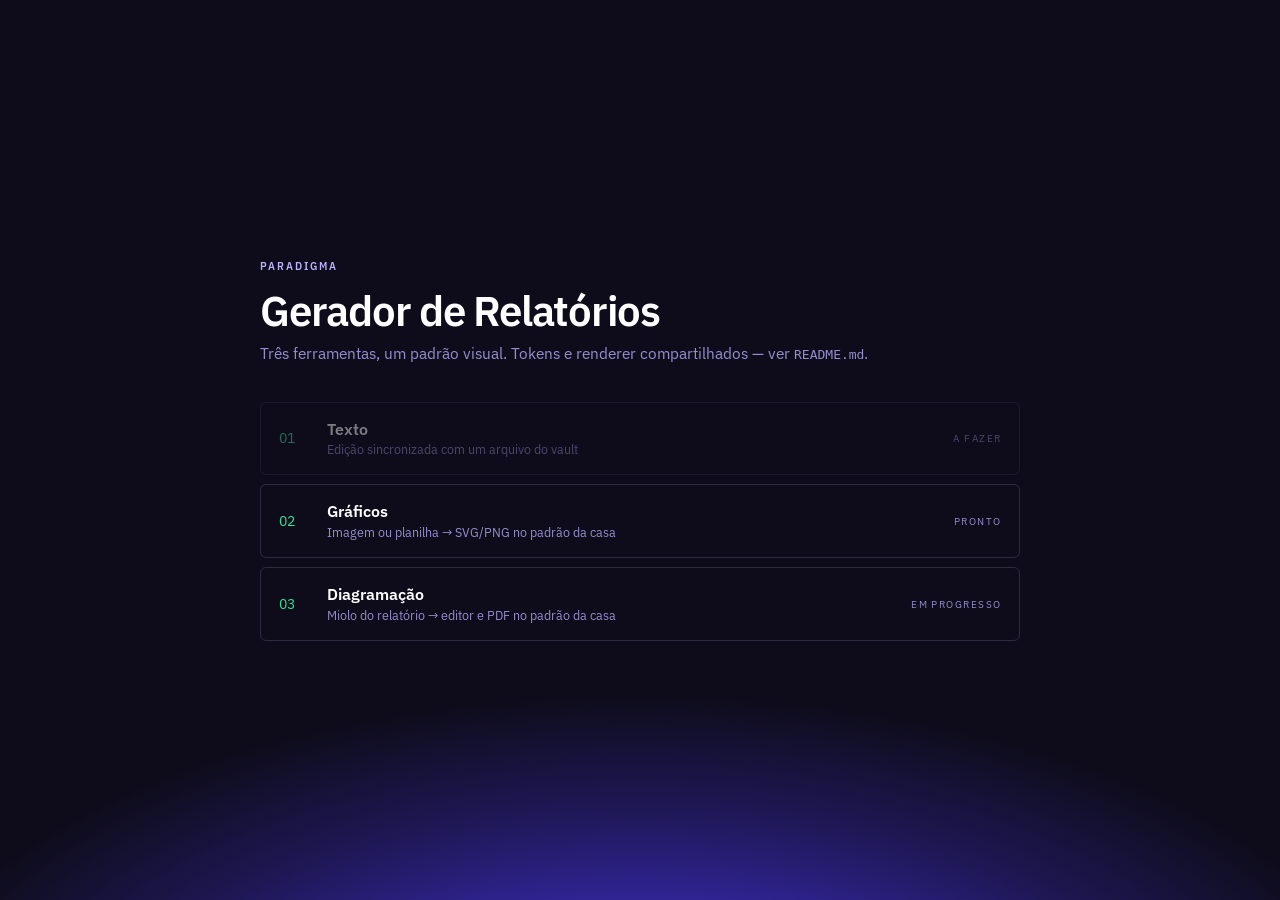
==== index.html @ 89557e08 "baseline: diagramador antes das 12 tarefas Fase 0 do PLANO-PARALELO.md. Inclui a tarefa 9 (preto e b" ====
<!doctype html>
<html lang="pt-BR">
<head>
<meta charset="utf-8">
<meta name="viewport" content="width=device-width,initial-scale=1">
<title>Gerador de Relatórios · Paradigma</title>
<link rel="stylesheet" href="paradigma.css">
<style>
  body { min-height: 100dvh; display: grid; place-items: center; padding: 2rem;
    background: radial-gradient(ellipse 80% 55% at 50% 118%, var(--violet), color-mix(in srgb, var(--violet) 25%, transparent) 52%, transparent 74%), var(--ground); }
  main { width: min(760px, 100%); }
  h1 { font-size: 2.6rem; font-weight: 600; letter-spacing: -.03em; margin: 0 0 .4rem; }
  .lead { color: var(--muted); margin: 0 0 2.4rem; font-stretch: 90%; }
  ol { list-style: none; margin: 0; padding: 0; display: grid; gap: .6rem; counter-reset: n; }
  li a, li > div {
    display: grid; grid-template-columns: 2rem 1fr auto; align-items: center; gap: 1rem;
    padding: 1rem 1.1rem; border: 1px solid var(--hair); border-radius: var(--r);
    color: inherit; text-decoration: none;
  }
  li a:hover { border-color: var(--hair-strong); background: color-mix(in srgb, var(--lilac) 7%, transparent); }
  .n { color: var(--mint); font-variant-numeric: tabular-nums; font-size: .85rem; }
  .t { font-weight: 600; }
  .d { display: block; font-weight: 400; color: var(--muted); font-size: .82rem; font-stretch: 90%; margin-top: .15rem; }
  .tag { font-size: .64rem; letter-spacing: .14em; text-transform: uppercase; color: var(--muted); }
  li > div { opacity: .45; }
</style>
</head>
<body>
<main>
  <p class="eyebrow">Paradigma</p>
  <h1>Gerador de Relatórios</h1>
  <p class="lead">Três ferramentas, um padrão visual. Tokens e renderer compartilhados — ver <code>README.md</code>.</p>
  <ol>
    <li><div><span class="n">01</span><span class="t">Texto<span class="d">Edição sincronizada com um arquivo do vault</span></span><span class="tag">a fazer</span></div></li>
    <li><a href="graficos.html"><span class="n">02</span><span class="t">Gráficos<span class="d">Imagem ou planilha → SVG/PNG no padrão da casa</span></span><span class="tag">pronto</span></a></li>
    <li><a href="diagramacao.html"><span class="n">03</span><span class="t">Diagramação<span class="d">Miolo do relatório → editor e PDF no padrão da casa</span></span><span class="tag">em progresso</span></a></li>
  </ol>
</main>
</body>
</html>
---- paradigma.css ----
/* Tokens da Paradigma — compartilhados pelas 3 ferramentas do gerador.
   Cores da marca: ground #0E0C1B · violet #4E39FF · lilac #BAB1FF · mint #29E899
   Slots de série são versões *steppadas* dessas cores (ver chart.js / README). */

@font-face {
  font-family: "Plex";
  src: url("fonts/IBMPlexSans-Var.ttf") format("truetype-variations");
  font-weight: 100 700;
  font-stretch: 62% 100%;
  font-display: block;
}

:root {
  --ground: #0E0C1B;
  --violet: #4E39FF;
  --lilac:  #BAB1FF;
  --mint:   #29E899;
  --ink:    #FFFFFF;

  --hair:        color-mix(in srgb, var(--lilac) 18%, transparent);
  --hair-strong: color-mix(in srgb, var(--lilac) 34%, transparent);
  --muted:       color-mix(in srgb, var(--lilac) 78%, transparent);

  --r: 6px;
  color-scheme: dark;
}

* { box-sizing: border-box; }

body {
  margin: 0;
  background: var(--ground);
  color: var(--ink);
  font-family: "Plex", system-ui, sans-serif;
  font-synthesis: none;
  -webkit-font-smoothing: antialiased;
}

/* ---------- controles (usados pelas 3 ferramentas) ---------- */

.eyebrow {
  font-size: .68rem; font-weight: 600; font-stretch: 85%;
  letter-spacing: .18em; text-transform: uppercase;
  color: var(--lilac); margin: 0 0 .6rem;
}

label.field {
  display: grid; gap: .3rem;
  font-size: .74rem; font-stretch: 85%; color: var(--muted);
}

input, select, textarea, button {
  font: inherit; color: var(--ink);
  background: color-mix(in srgb, var(--lilac) 7%, transparent);
  border: 1px solid var(--hair);
  border-radius: var(--r);
  padding: .42rem .6rem;
}
input:focus-visible, select:focus-visible, textarea:focus-visible, button:focus-visible {
  outline: 2px solid var(--violet); outline-offset: 1px;
}
input[type="color"] { padding: 2px; height: 2rem; cursor: pointer; }
input[type="range"] { padding: 0; border: 0; background: none; accent-color: var(--violet); }
input[type="checkbox"] { accent-color: var(--violet); width: 1rem; height: 1rem; padding: 0; }

button { cursor: pointer; font-stretch: 85%; }
button:hover { background: color-mix(in srgb, var(--lilac) 14%, transparent); }
button.primary {
  background: var(--violet); border-color: var(--violet);
  font-weight: 600; letter-spacing: .01em;
}
button.primary:hover { background: color-mix(in srgb, var(--violet) 84%, white); }

.row { display: flex; gap: .5rem; flex-wrap: wrap; align-items: end; }
.card {
  border: 1px solid var(--hair); border-radius: var(--r);
  padding: .9rem; background: color-mix(in srgb, var(--lilac) 4%, transparent);
}
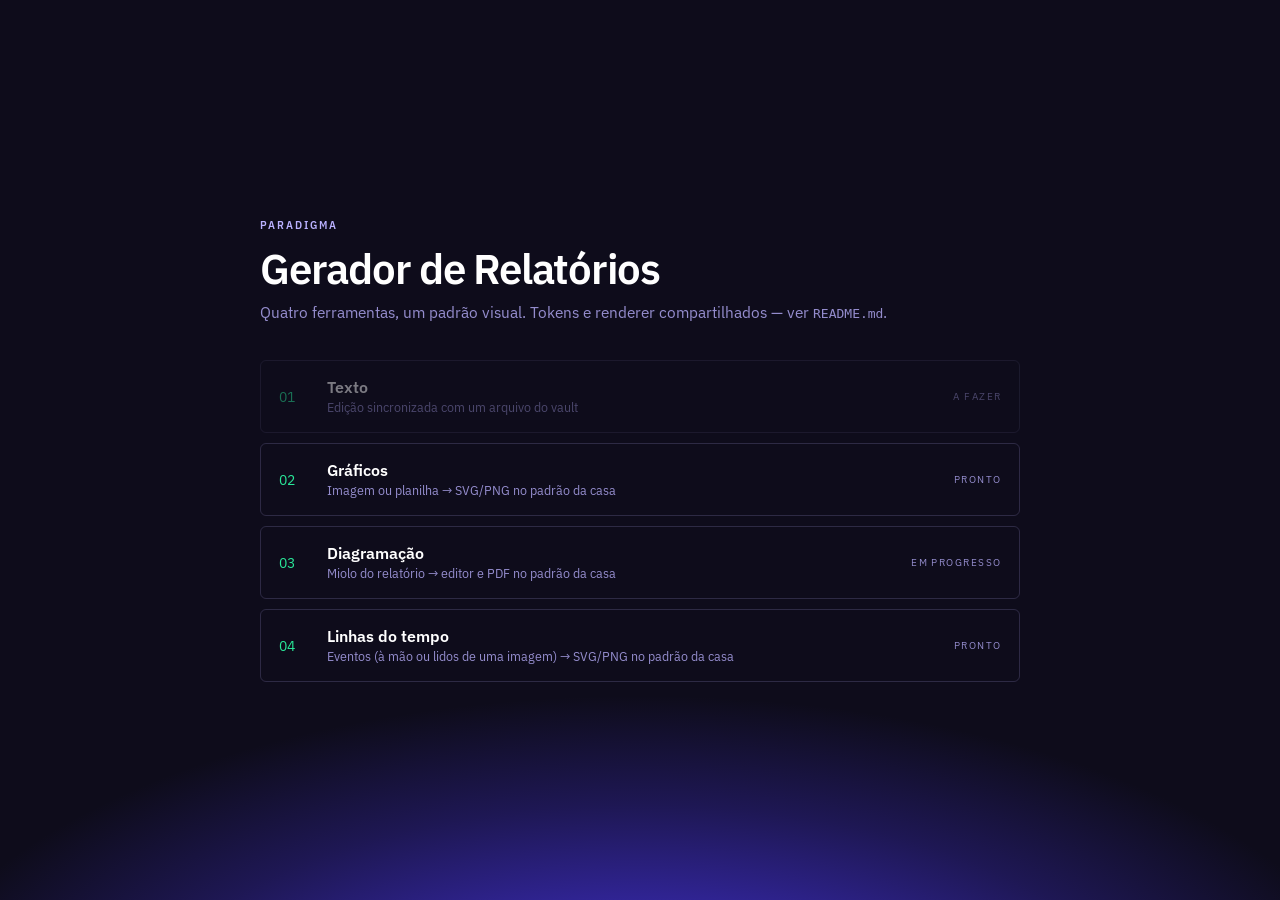
==== commit d63b2c0c: "diagramação: o miolo passa a sobreviver ao reload (sessão no IndexedDB) O .pdgm.zip sempre carregou " ====
--- a/index.html
+++ b/index.html
@@ -29,11 +29,12 @@
 <main>
   <p class="eyebrow">Paradigma</p>
   <h1>Gerador de Relatórios</h1>
-  <p class="lead">Três ferramentas, um padrão visual. Tokens e renderer compartilhados — ver <code>README.md</code>.</p>
+  <p class="lead">Quatro ferramentas, um padrão visual. Tokens e renderer compartilhados — ver <code>README.md</code>.</p>
   <ol>
     <li><div><span class="n">01</span><span class="t">Texto<span class="d">Edição sincronizada com um arquivo do vault</span></span><span class="tag">a fazer</span></div></li>
     <li><a href="graficos.html"><span class="n">02</span><span class="t">Gráficos<span class="d">Imagem ou planilha → SVG/PNG no padrão da casa</span></span><span class="tag">pronto</span></a></li>
     <li><a href="diagramacao.html"><span class="n">03</span><span class="t">Diagramação<span class="d">Miolo do relatório → editor e PDF no padrão da casa</span></span><span class="tag">em progresso</span></a></li>
+    <li><a href="timelines.html"><span class="n">04</span><span class="t">Linhas do tempo<span class="d">Eventos (à mão ou lidos de uma imagem) → SVG/PNG no padrão da casa</span></span><span class="tag">pronto</span></a></li>
   </ol>
 </main>
 </body>
--- a/paradigma.css
+++ b/paradigma.css
@@ -76,3 +76,19 @@
   border: 1px solid var(--hair); border-radius: var(--r);
   padding: .9rem; background: color-mix(in srgb, var(--lilac) 4%, transparent);
 }
+
+/* segment control (abas) — 2 opções por padrão; .cols-3 pra três */
+.segment {
+  display: grid; grid-template-columns: 1fr 1fr; gap: 2px; padding: 3px;
+  background: color-mix(in srgb, var(--lilac) 8%, transparent);
+  border: 1px solid var(--hair); border-radius: 9px;
+}
+.segment.cols-3 { grid-template-columns: 1fr 1fr 1fr; }
+.segment button {
+  border: 0; background: transparent; color: var(--muted); padding: .45rem;
+  border-radius: 6px; font-size: .78rem; font-weight: 600; font-stretch: 85%; cursor: pointer;
+}
+.segment button:hover { background: color-mix(in srgb, var(--lilac) 12%, transparent); color: var(--ink); }
+.segment button[aria-selected="true"] { background: var(--violet); color: #fff; }
+.pane[hidden] { display: none; }
+.pane { display: grid; gap: .9rem; align-content: start; }
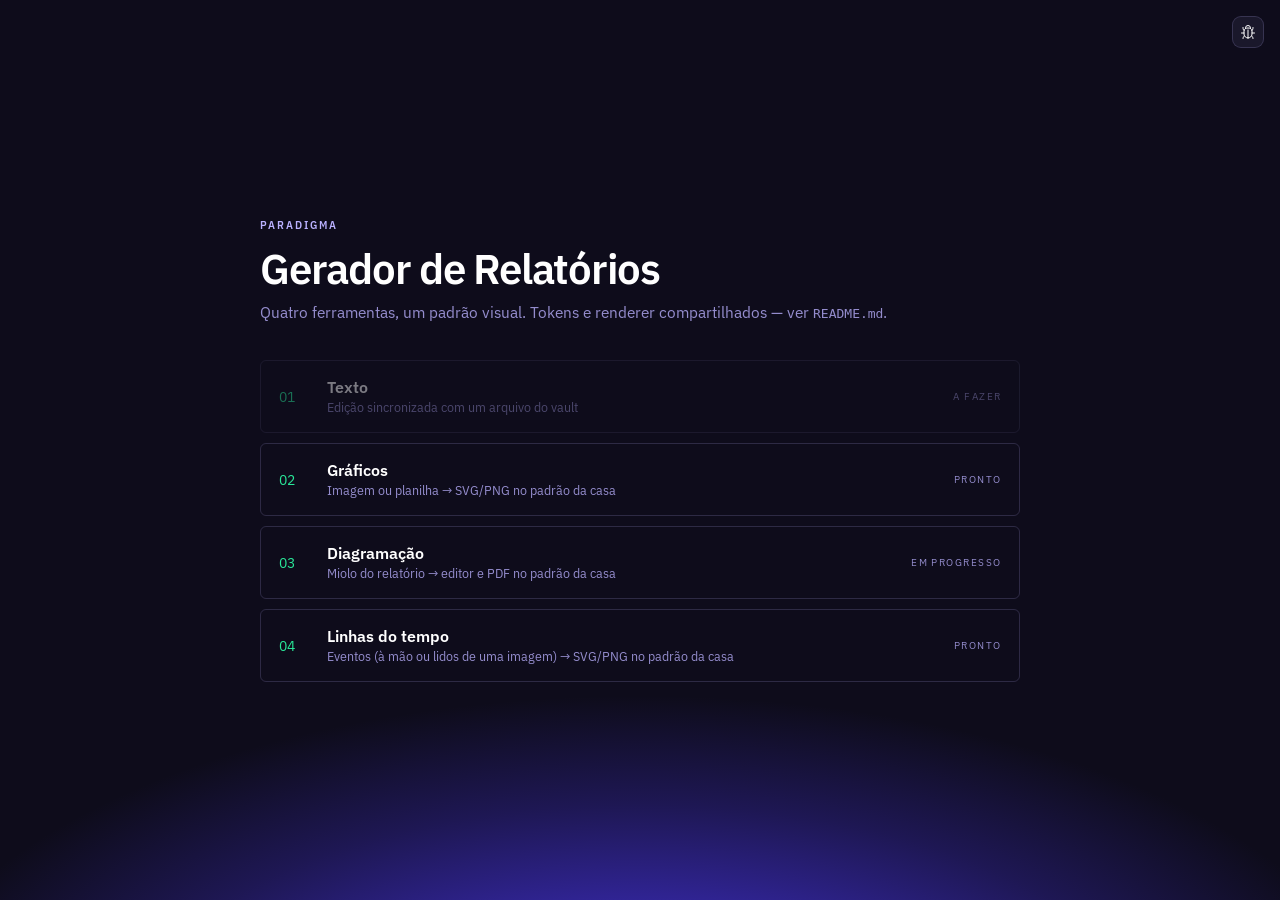
==== commit 035917b1: "diagramação: capa tipada, popovers e migração de título/subtítulo Capa/contracapa passam a ter tipos" ====
--- a/index.html
+++ b/index.html
@@ -26,6 +26,7 @@
 </style>
 </head>
 <body>
+<nav id="fbNav" style="position:fixed;top:1rem;right:1rem;z-index:5;display:flex;gap:.4rem"></nav>
 <main>
   <p class="eyebrow">Paradigma</p>
   <h1>Gerador de Relatórios</h1>
@@ -37,5 +38,9 @@
     <li><a href="timelines.html"><span class="n">04</span><span class="t">Linhas do tempo<span class="d">Eventos (à mão ou lidos de uma imagem) → SVG/PNG no padrão da casa</span></span><span class="tag">pronto</span></a></li>
   </ol>
 </main>
+<script type="module">
+  import { initFeedback } from './feedback.js';
+  initFeedback({ nav: '#fbNav' });
+</script>
 </body>
 </html>
--- a/paradigma.css
+++ b/paradigma.css
@@ -22,6 +22,11 @@
   --muted:       color-mix(in srgb, var(--lilac) 78%, transparent);
 
   --r: 6px;
+  /* controles de formulário (input/select/segment/colorfield): mesma altura e
+     mesmo raio externo do segment control, pra alinharem lado a lado. */
+  --ctrl-h: 2rem;
+  --ctrl-r: 9px;
+  --ctrl-pad-x: .6rem;
   color-scheme: dark;
 }
 
@@ -56,12 +61,136 @@
   border-radius: var(--r);
   padding: .42rem .6rem;
 }
+/* campos de formulário: altura e raio iguais ao .segment (Posição vs Alinhamento, etc.) */
+input:not([type="checkbox"]):not([type="range"]):not([type="color"]):not([type="file"]):not([type="hidden"]),
+select {
+  height: var(--ctrl-h);
+  padding: 0 var(--ctrl-pad-x);
+  border-radius: var(--ctrl-r);
+  box-sizing: border-box;
+}
+textarea {
+  border-radius: var(--ctrl-r);
+}
+/* select nativo reserva espaço assimétrico pro chevron do SO — appearance:none +
+   chevron próprio com o MESMO inset L/R (--ctrl-pad-x) deixa o ícone mais à esquerda. */
+select {
+  -webkit-appearance: none;
+  appearance: none;
+  cursor: pointer;
+  background-color: color-mix(in srgb, var(--lilac) 7%, transparent);
+  background-image: url("data:image/svg+xml,%3Csvg xmlns='http://www.w3.org/2000/svg' width='12' height='12' viewBox='0 0 12 12' fill='none'%3E%3Cpath d='M3 4.5L6 7.5L9 4.5' stroke='%23BAB1FF' stroke-width='1.6' stroke-linecap='round' stroke-linejoin='round'/%3E%3C/svg%3E");
+  background-repeat: no-repeat;
+  background-position: right var(--ctrl-pad-x) center;
+  background-size: 12px 12px;
+}
 input:focus-visible, select:focus-visible, textarea:focus-visible, button:focus-visible {
   outline: 2px solid var(--violet); outline-offset: 1px;
 }
-input[type="color"] { padding: 2px; height: 2rem; cursor: pointer; }
-input[type="range"] { padding: 0; border: 0; background: none; accent-color: var(--violet); }
+input[type="color"] { padding: 2px; height: var(--ctrl-h); cursor: pointer; border-radius: var(--ctrl-r); }
+input[type="range"] { padding: 0; border: 0; background: none; accent-color: var(--violet); height: auto; }
 input[type="checkbox"] { accent-color: var(--violet); width: 1rem; height: 1rem; padding: 0; }
+
+/* snap points em range (range-snap.js): marcas DENTRO da trilha + ímã.
+   A trilha visual é desenhada por NÓS (::before), não pelo pseudo nativo do
+   browser — WebKit/Safari/Firefox colocam a track nativa em Y diferente, e
+   ticks a 50% do input ficavam abaixo da barra (o bug do “não centralizado”).
+   ::before e .range-snap-ticks usam o MESMO top/height → marcas sempre no
+   miolo da barra. Trilha nativa fica transparente (só carrega o polegar).
+   --range-thumb: centro min/max = metade disso (px, não rem). */
+.range-snap {
+  --range-thumb: 14px;
+  --range-track-h: 6px;
+  position: relative;
+  display: block;
+  width: 100%;
+  min-width: 0;
+  height: 1.25rem;
+}
+/* trilha visual — full-width, centro vertical do controle */
+.range-snap::before {
+  content: "";
+  position: absolute;
+  left: 0;
+  right: 0;
+  top: 50%;
+  height: var(--range-track-h);
+  transform: translateY(-50%);
+  border-radius: calc(var(--range-track-h) / 2);
+  background: color-mix(in srgb, var(--lilac) 28%, transparent);
+  pointer-events: none;
+  z-index: 0;
+}
+.range-snap input[type="range"] {
+  -webkit-appearance: none;
+  appearance: none;
+  position: absolute;
+  inset: 0;
+  z-index: 2; /* polegar acima dos ticks */
+  display: block;
+  width: 100%;
+  height: 100%;
+  margin: 0;
+  background: transparent;
+  accent-color: var(--violet);
+}
+/* mesma caixa vertical da trilha (::before); left/right = metade do thumb */
+.range-snap-ticks {
+  position: absolute;
+  left: calc(var(--range-thumb) / 2);
+  right: calc(var(--range-thumb) / 2);
+  top: 50%;
+  height: var(--range-track-h);
+  transform: translateY(-50%);
+  z-index: 1;
+  pointer-events: none;
+}
+.range-snap-ticks span {
+  position: absolute;
+  top: 0;
+  bottom: 0; /* preenche a altura da trilha → sempre centralizado nela */
+  width: 2px;
+  transform: translateX(-50%);
+  border-radius: 1px;
+  background: color-mix(in srgb, var(--lilac) 70%, #fff);
+  opacity: .95;
+  box-shadow: 0 0 0 1px color-mix(in srgb, var(--ground) 55%, transparent);
+}
+/* trilha nativa invisível — só define a geometria em que o polegar corre */
+.range-snap input[type="range"]::-webkit-slider-runnable-track {
+  height: var(--range-track-h);
+  border-radius: calc(var(--range-track-h) / 2);
+  background: transparent;
+  border: 0;
+}
+.range-snap input[type="range"]::-webkit-slider-thumb {
+  -webkit-appearance: none;
+  appearance: none;
+  width: var(--range-thumb);
+  height: var(--range-thumb);
+  /* centra o thumb na track nativa de --range-track-h */
+  margin-top: calc((var(--range-track-h) - var(--range-thumb)) / 2);
+  border-radius: 50%;
+  background: var(--violet);
+  border: 0;
+  box-shadow: 0 0 0 1px color-mix(in srgb, #000 25%, transparent);
+  position: relative;
+  z-index: 3;
+}
+.range-snap input[type="range"]::-moz-range-track {
+  height: var(--range-track-h);
+  border-radius: calc(var(--range-track-h) / 2);
+  background: transparent;
+  border: 0;
+}
+.range-snap input[type="range"]::-moz-range-thumb {
+  width: var(--range-thumb);
+  height: var(--range-thumb);
+  border-radius: 50%;
+  background: var(--violet);
+  border: 0;
+  box-shadow: 0 0 0 1px color-mix(in srgb, #000 25%, transparent);
+}
 
 button { cursor: pointer; font-stretch: 85%; }
 button:hover { background: color-mix(in srgb, var(--lilac) 14%, transparent); }
@@ -77,18 +206,171 @@
   padding: .9rem; background: color-mix(in srgb, var(--lilac) 4%, transparent);
 }
 
-/* segment control (abas) — 2 opções por padrão; .cols-3 pra três */
+/* segment control (abas) — 2 opções por padrão; .cols-3 pra três.
+   Altura/raio = --ctrl-h/--ctrl-r (mesmos dos inputs/selects). padding interno 2px
+   + botões em flex preenchem o resto → não depende de line-height do texto. */
 .segment {
-  display: grid; grid-template-columns: 1fr 1fr; gap: 2px; padding: 3px;
+  display: grid; grid-template-columns: 1fr 1fr; gap: 2px; padding: 2px;
+  height: var(--ctrl-h); box-sizing: border-box; align-items: stretch;
   background: color-mix(in srgb, var(--lilac) 8%, transparent);
-  border: 1px solid var(--hair); border-radius: 9px;
+  border: 1px solid var(--hair); border-radius: var(--ctrl-r);
 }
 .segment.cols-3 { grid-template-columns: 1fr 1fr 1fr; }
 .segment button {
-  border: 0; background: transparent; color: var(--muted); padding: .45rem;
-  border-radius: 6px; font-size: .78rem; font-weight: 600; font-stretch: 85%; cursor: pointer;
+  border: 0; background: transparent; color: var(--muted);
+  height: 100%; min-height: 0; padding: 0 .35rem;
+  display: flex; align-items: center; justify-content: center;
+  border-radius: calc(var(--ctrl-r) - 3px);
+  font-size: .78rem; font-weight: 600; font-stretch: 85%; cursor: pointer;
 }
 .segment button:hover { background: color-mix(in srgb, var(--lilac) 12%, transparent); color: var(--ink); }
 .segment button[aria-selected="true"] { background: var(--violet); color: #fff; }
 .pane[hidden] { display: none; }
 .pane { display: grid; gap: .9rem; align-content: start; }
+
+/* ── picker de ícone (icon-pop.js) — compartilhado: timeline, bolhas, callout ──── */
+  .icon-pop {
+    position: fixed; z-index: 70; width: 20rem; max-height: 70vh; overflow-y: auto;
+    display: flex; flex-direction: column; gap: .35rem; padding: .6rem;
+    border: 1px solid var(--hair-strong); border-radius: 8px;
+    background: color-mix(in srgb, var(--lilac) 8%, var(--ground)); box-shadow: 0 18px 50px -20px #000;
+  }
+  .icon-pop .ip-label { font-size: .6rem; letter-spacing: .08em; text-transform: uppercase; color: var(--muted); margin: .2rem 0 0; }
+  /* toggle Solid | Outline (callout) — mesma pílula do segment do app */
+  .ip-style {
+    display: grid; grid-template-columns: 1fr 1fr; gap: 2px; padding: 2px;
+    border: 1px solid var(--hair); border-radius: 7px; background: color-mix(in srgb, var(--ink) 4%, transparent);
+  }
+  .ip-style button {
+    padding: .32rem .4rem; border: 0; border-radius: 5px; background: transparent;
+    color: var(--muted); cursor: pointer; font-size: .72rem; font-weight: 600; font-stretch: 85%;
+  }
+  .ip-style button:hover { color: var(--ink); }
+  .ip-style button[aria-selected="true"] {
+    background: color-mix(in srgb, var(--violet) 22%, transparent); color: var(--ink);
+  }
+  .ip-grid { display: grid; grid-template-columns: repeat(6, 1fr); gap: .25rem; }
+  .ip-grid button {
+    aspect-ratio: 1; display: grid; place-items: center; padding: 0;
+    border: 1px solid transparent; border-radius: 6px; background: transparent; color: var(--muted); cursor: pointer;
+  }
+  .ip-grid button svg { width: 1.15rem; height: 1.15rem; }
+  .ip-grid button:hover { background: color-mix(in srgb, var(--violet) 18%, transparent); color: var(--ink); }
+  .ip-grid button.on { border-color: var(--mint); color: var(--mint); }
+  .ip-row { display: flex; gap: .35rem; align-items: stretch; }
+  .ip-row input {
+    flex: 1; min-width: 0; height: 2rem; box-sizing: border-box;
+    padding: 0 .5rem; font-size: .78rem;
+    border: 1px solid var(--hair-strong); border-radius: 6px;
+    background: color-mix(in srgb, var(--lilac) 6%, transparent); color: var(--ink);
+  }
+  /* lupa dentro do campo de busca */
+  .ip-search-wrap {
+    position: relative; display: flex; align-items: center;
+  }
+  .ip-search-ico {
+    position: absolute; left: .5rem; width: 14px; height: 14px;
+    display: grid; place-items: center; color: var(--muted); pointer-events: none;
+  }
+  .ip-search-ico svg { width: 14px; height: 14px; display: block; }
+  .ip-search {
+    width: 100%; height: 2rem; box-sizing: border-box;
+    padding: 0 .5rem 0 1.85rem; font-size: .78rem;
+    border: 1px solid var(--hair-strong); border-radius: 6px;
+    background: color-mix(in srgb, var(--lilac) 6%, transparent); color: var(--ink);
+  }
+  /* check — mesma altura do input de sigla */
+  .ip-ok {
+    flex: none; width: 2rem; height: 2rem; box-sizing: border-box;
+    display: grid; place-items: center; padding: 0;
+    border: 1px solid var(--hair-strong); border-radius: 6px;
+    background: color-mix(in srgb, var(--lilac) 6%, transparent); color: var(--ink); cursor: pointer;
+  }
+  .ip-ok svg { width: 16px; height: 16px; display: block; }
+  .ip-ok:hover { background: color-mix(in srgb, var(--violet) 18%, transparent); border-color: var(--violet); }
+  /* "Sem ícone" — célula vazia, sem traço nem badge */
+  .ip-grid button.ip-none { color: transparent; }
+  .ip-grid button.ip-none::after { content: none; }
+
+
+/* botão de ícone na lista (timeline e bolhas) */
+  .ev-icon {
+    width: 2.1rem; height: 2.1rem; padding: 0; display: grid; place-items: center;
+    border-radius: 50%; border: 1px solid var(--hair-strong); color: var(--mint); cursor: pointer;
+  }
+  .ev-icon svg { width: 1.1rem; height: 1.1rem; }
+  .ev-icon .badge { font-size: .58rem; font-weight: 600; }
+
+/* ── sidebar expandable <details> (Diagramador, Gráficos, …) ───────────────
+   Chevron Ionicons (via JS .det-chev), classe .is-open em sync com a animação
+   de altura do .body, borda inferior full-bleed (estoura padding + rail).
+   A página monta: aside#sidebar > .sidebar-panel > details[data-sec] …     */
+aside#sidebar > .sidebar-panel {
+  --sb-pad: 1rem;
+  --sb-rail: 8px;
+  box-sizing: border-box;
+  padding: var(--sb-pad);
+  overflow-y: auto;
+  scrollbar-gutter: stable;
+  display: grid;
+  gap: 0;
+  align-content: start;
+}
+aside#sidebar > .sidebar-panel::-webkit-scrollbar { width: var(--sb-rail); }
+aside#sidebar > .sidebar-panel::-webkit-scrollbar-thumb {
+  background: var(--hair-strong); border-radius: 4px;
+}
+
+/* summary: flex + gap pro chevron; sem list-style nativo */
+aside#sidebar details > summary {
+  cursor: pointer; list-style: none;
+  font-size: .68rem; font-weight: 600;
+  letter-spacing: .16em; text-transform: uppercase; color: var(--lilac);
+  font-stretch: 85%; padding: 0; user-select: none;
+  display: flex; align-items: center; gap: .35rem;
+}
+aside#sidebar details > summary::-webkit-details-marker { display: none; }
+
+/* chevron real (Ionicons chevron-forward) — gira com .is-open (não com [open],
+   que no close só muda no fim da animação) */
+aside#sidebar details > summary .det-chev {
+  flex: none; width: 12px; height: 12px;
+  display: grid; place-items: center;
+  transition: transform .26s cubic-bezier(.4, 0, .2, 1);
+  transform: rotate(0deg);
+}
+aside#sidebar details > summary .det-chev svg { width: 12px; height: 12px; display: block; }
+aside#sidebar details.is-open > summary .det-chev { transform: rotate(90deg); }
+
+/* corpo: respiro abaixo do título; o padding do <details> cuida da borda */
+aside#sidebar details > .body {
+  display: grid; gap: .7rem; padding: .65rem 0 0;
+}
+
+/* seções: pad vertical + divisor full-bleed via ::after (border no box não
+   cobre o gutter da scrollbar). data-sec cobre seções no painel, dentro de
+   .pane (Importar/Customizar) e nested (CSV antigo). */
+aside#sidebar details[data-sec] {
+  --det-pad-y: .9rem;
+  position: relative;
+  padding-block: var(--det-pad-y);
+  border-bottom: 0;
+}
+aside#sidebar details[data-sec]::after {
+  content: "";
+  position: absolute;
+  bottom: 0;
+  left: calc(-1 * var(--sb-pad));
+  right: calc(-1 * var(--sb-pad) - var(--sb-rail));
+  height: 1px;
+  background: var(--hair);
+  pointer-events: none;
+}
+
+/* expand/collapse animado — overflow no meio do toggle (JS) */
+aside#sidebar details.sb-det-animating > .body {
+  overflow: hidden; pointer-events: none;
+}
+@media (prefers-reduced-motion: reduce) {
+  aside#sidebar details > summary .det-chev { transition: none; }
+}
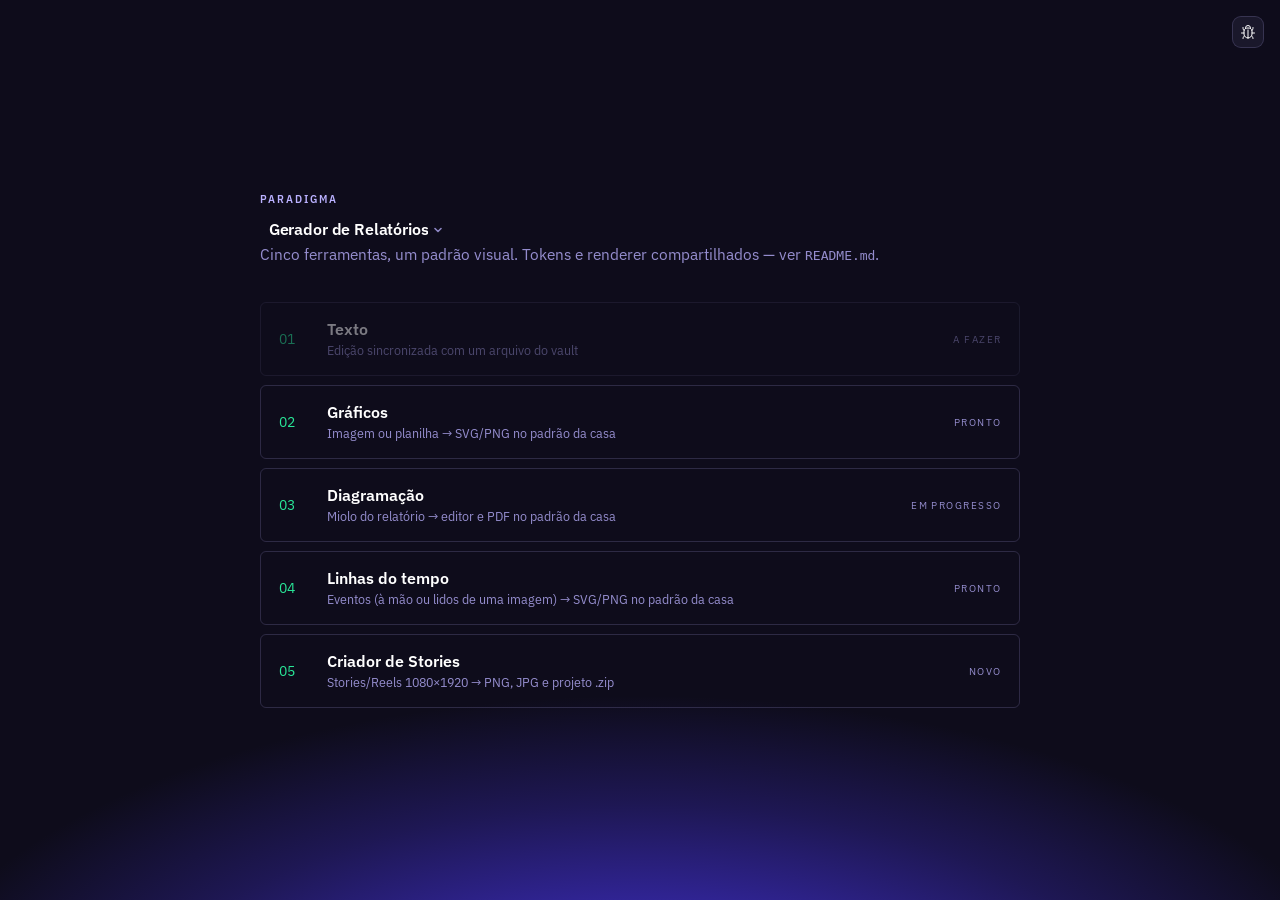
==== commit 8e7fa7f0: "Diagramador: cor de fundo com opacidade e proporção das colunas Cor de papel do PDF em todas as pági" ====
--- a/index.html
+++ b/index.html
@@ -30,16 +30,19 @@
 <main>
   <p class="eyebrow">Paradigma</p>
   <h1>Gerador de Relatórios</h1>
-  <p class="lead">Quatro ferramentas, um padrão visual. Tokens e renderer compartilhados — ver <code>README.md</code>.</p>
+  <p class="lead">Cinco ferramentas, um padrão visual. Tokens e renderer compartilhados — ver <code>README.md</code>.</p>
   <ol>
     <li><div><span class="n">01</span><span class="t">Texto<span class="d">Edição sincronizada com um arquivo do vault</span></span><span class="tag">a fazer</span></div></li>
     <li><a href="graficos.html"><span class="n">02</span><span class="t">Gráficos<span class="d">Imagem ou planilha → SVG/PNG no padrão da casa</span></span><span class="tag">pronto</span></a></li>
     <li><a href="diagramacao.html"><span class="n">03</span><span class="t">Diagramação<span class="d">Miolo do relatório → editor e PDF no padrão da casa</span></span><span class="tag">em progresso</span></a></li>
     <li><a href="timelines.html"><span class="n">04</span><span class="t">Linhas do tempo<span class="d">Eventos (à mão ou lidos de uma imagem) → SVG/PNG no padrão da casa</span></span><span class="tag">pronto</span></a></li>
+    <li><a href="stories.html"><span class="n">05</span><span class="t">Criador de Stories<span class="d">Stories/Reels 1080×1920 → PNG, JPG e projeto .zip</span></span><span class="tag">novo</span></a></li>
   </ol>
 </main>
 <script type="module">
   import { initFeedback } from './feedback.js';
+  import { initAppNav } from './app-nav.js';
+  initAppNav({ current: 'index', title: 'Gerador de Relatórios', h1: 'main h1' });
   initFeedback({ nav: '#fbNav' });
 </script>
 </body>
--- a/paradigma.css
+++ b/paradigma.css
@@ -90,6 +90,22 @@
 input[type="color"] { padding: 2px; height: var(--ctrl-h); cursor: pointer; border-radius: var(--ctrl-r); }
 input[type="range"] { padding: 0; border: 0; background: none; accent-color: var(--violet); height: auto; }
 input[type="checkbox"] { accent-color: var(--violet); width: 1rem; height: 1rem; padding: 0; }
+
+/* valor digitável ao lado do range (range-snap.js): sem <input> extra, sem empurrar layout */
+.field-edit {
+  cursor: text;
+  outline: none;
+  border-radius: 3px;
+  min-width: 1.2ch;
+  font-variant-numeric: tabular-nums;
+  padding: 0 1px;
+  margin: 0 -1px;
+}
+.field-edit:hover { color: var(--ink); }
+.field-edit:focus {
+  background: color-mix(in srgb, var(--violet) 12%, transparent);
+  box-shadow: inset 0 0 0 1px color-mix(in srgb, var(--violet) 45%, transparent);
+}
 
 /* snap points em range (range-snap.js): marcas DENTRO da trilha + ímã.
    A trilha visual é desenhada por NÓS (::before), não pelo pseudo nativo do
@@ -310,11 +326,15 @@
   --sb-rail: 8px;
   box-sizing: border-box;
   padding: var(--sb-pad);
+  /* y auto + x hidden: overflow-y sozinho vira overflow-x:auto e aparece
+     scroll horizontal por 1–2px de chrome (alças de tabela, ::after full-bleed). */
+  overflow-x: hidden;
   overflow-y: auto;
   scrollbar-gutter: stable;
   display: grid;
   gap: 0;
   align-content: start;
+  min-width: 0;
 }
 aside#sidebar > .sidebar-panel::-webkit-scrollbar { width: var(--sb-rail); }
 aside#sidebar > .sidebar-panel::-webkit-scrollbar-thumb {
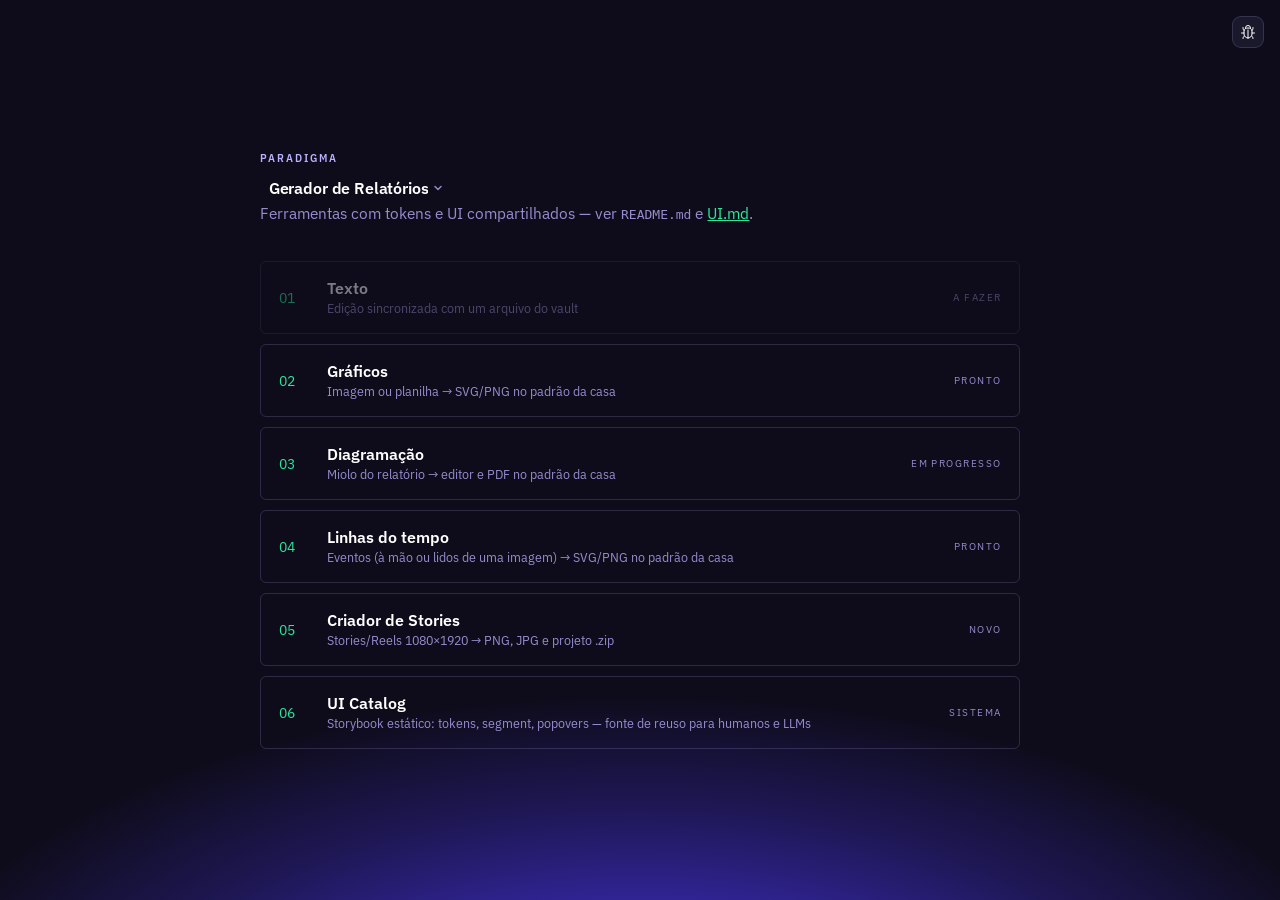
==== commit c54b9789: "UI compartilhada: registry, catálogo estático e módulos reutilizáveis Contrato em UI.md + ui/registr" ====
--- a/index.html
+++ b/index.html
@@ -30,13 +30,14 @@
 <main>
   <p class="eyebrow">Paradigma</p>
   <h1>Gerador de Relatórios</h1>
-  <p class="lead">Cinco ferramentas, um padrão visual. Tokens e renderer compartilhados — ver <code>README.md</code>.</p>
+  <p class="lead">Ferramentas com tokens e UI compartilhados — ver <code>README.md</code> e <a href="UI.md" style="color:var(--mint)">UI.md</a>.</p>
   <ol>
     <li><div><span class="n">01</span><span class="t">Texto<span class="d">Edição sincronizada com um arquivo do vault</span></span><span class="tag">a fazer</span></div></li>
     <li><a href="graficos.html"><span class="n">02</span><span class="t">Gráficos<span class="d">Imagem ou planilha → SVG/PNG no padrão da casa</span></span><span class="tag">pronto</span></a></li>
     <li><a href="diagramacao.html"><span class="n">03</span><span class="t">Diagramação<span class="d">Miolo do relatório → editor e PDF no padrão da casa</span></span><span class="tag">em progresso</span></a></li>
     <li><a href="timelines.html"><span class="n">04</span><span class="t">Linhas do tempo<span class="d">Eventos (à mão ou lidos de uma imagem) → SVG/PNG no padrão da casa</span></span><span class="tag">pronto</span></a></li>
     <li><a href="stories.html"><span class="n">05</span><span class="t">Criador de Stories<span class="d">Stories/Reels 1080×1920 → PNG, JPG e projeto .zip</span></span><span class="tag">novo</span></a></li>
+    <li><a href="ui/catalog.html"><span class="n">06</span><span class="t">UI Catalog<span class="d">Storybook estático: tokens, segment, popovers — fonte de reuso para humanos e LLMs</span></span><span class="tag">sistema</span></a></li>
   </ol>
 </main>
 <script type="module">
--- a/paradigma.css
+++ b/paradigma.css
@@ -241,8 +241,20 @@
 }
 .segment button:hover { background: color-mix(in srgb, var(--lilac) 12%, transparent); color: var(--ink); }
 .segment button[aria-selected="true"] { background: var(--violet); color: #fff; }
+/* segment só com ÍCONE (Posição / Alinhamento) — height vem do .segment, NÃO redefinir
+   height: var(--ctrl-h) no botão (estoura o padding 2px e quebra a pílula). */
+.segment.iconseg button { display: flex; align-items: center; justify-content: center; padding: 0; }
+.segment.iconseg svg { width: 16px; height: 16px; display: block; }
 .pane[hidden] { display: none; }
 .pane { display: grid; gap: .9rem; align-content: start; }
+
+/* div.field (agrupa segment/grid) — label.field já existia; o seletor TAG label
+   não pegava <div class="field">Posição… usado nos popovers e na sidebar. */
+.field {
+  display: grid; gap: .3rem;
+  font-size: .74rem; font-stretch: 85%; color: var(--muted);
+}
+.field[hidden] { display: none !important; }
 
 /* ── picker de ícone (icon-pop.js) — compartilhado: timeline, bolhas, callout ──── */
   .icon-pop {
@@ -394,3 +406,535 @@
 @media (prefers-reduced-motion: reduce) {
   aside#sidebar details > summary .det-chev { transition: none; }
 }
+
+/* ── shells flutuantes (popovers de bloco / download / menus) ───────────────
+   Fonte única: apps NÃO redefinem box-shadow/borda com IDs locais.
+   Use class="float-panel" + id específico; [hidden] sempre com display:none. */
+.float-panel {
+  position: fixed; z-index: 40; display: grid; gap: .55rem; width: 232px;
+  padding: .7rem; border: 1px solid var(--hair-strong); border-radius: 10px;
+  background: color-mix(in srgb, var(--lilac) 10%, var(--ground));
+  box-shadow: 0 16px 50px -16px #000;
+}
+.float-panel[hidden] { display: none !important; }
+.float-panel .eyebrow { margin: 0; }
+.float-panel .field-row {
+  display: flex; justify-content: space-between; align-items: baseline; gap: .35rem;
+}
+.float-panel .field-val {
+  color: var(--ink); font-variant-numeric: tabular-nums;
+  display: inline-flex; align-items: center; gap: .15rem;
+}
+.float-panel .resetbtn {
+  border: 0; background: transparent; color: var(--muted); cursor: pointer;
+  padding: 0 .15rem; font-size: .85rem; line-height: 1;
+}
+.float-panel .resetbtn:hover { color: var(--ink); }
+
+/* botão de ação em painéis (Substituir / Remover / …) */
+.fieldbtn {
+  display: flex; align-items: center; gap: .5rem; text-align: left;
+  padding: .35rem .5rem; border: 1px solid var(--hair); border-radius: var(--r);
+  background: transparent; color: var(--muted); cursor: pointer;
+  font-size: .76rem; font-stretch: 85%;
+}
+.fieldbtn svg { width: 16px; height: 16px; flex: none; color: var(--lilac); }
+.fieldbtn:hover { border-color: var(--hair-strong); color: var(--ink); }
+.fieldbtn.danger { color: #CE5249; }
+.fieldbtn.danger svg { color: inherit; }
+.fieldbtn.danger:hover {
+  border-color: color-mix(in srgb, #CE5249 40%, var(--hair));
+  color: #CE5249;
+  background: color-mix(in srgb, #CE5249 12%, transparent);
+}
+.fieldbtn.danger:hover svg { color: inherit; }
+
+/* menu compacto (Baixar PDF/ZIP, col-add) — herda float-panel se quiser */
+.float-menu {
+  position: fixed; z-index: 50; display: grid; gap: .2rem; min-width: 220px;
+  padding: .35rem; border: 1px solid var(--hair-strong); border-radius: 10px;
+  background: color-mix(in srgb, var(--lilac) 10%, var(--ground));
+  box-shadow: 0 16px 50px -16px #000;
+}
+.float-menu[hidden] { display: none !important; }
+.float-menu button {
+  display: flex; align-items: center; gap: .55rem; text-align: left; width: 100%;
+  padding: .5rem .55rem; border: 0; border-radius: 6px;
+  background: transparent; color: var(--ink); cursor: pointer;
+  font-size: .82rem; font-stretch: 85%;
+}
+.float-menu button svg { width: 16px; height: 16px; flex: none; color: var(--lilac); }
+.float-menu button .dl-label { flex: 1; min-width: 0; }
+.float-menu button:hover { background: color-mix(in srgb, var(--violet) 16%, transparent); }
+.float-menu .dl-sep {
+  height: 1px; margin: .2rem .4rem; background: var(--hair); pointer-events: none;
+}
+.float-menu .dl-badge {
+  flex: none; margin-left: auto;
+  font-size: .6rem; font-weight: 600; font-stretch: 85%;
+  letter-spacing: .04em; text-transform: uppercase;
+  padding: .18rem .42rem; border-radius: 999px; line-height: 1.1;
+  color: var(--lilac);
+  background: color-mix(in srgb, var(--lilac) 16%, transparent);
+}
+
+/* anel de foco de bloco (texto/imagem) — Stories e Diagramador */
+.focus-ring {
+  outline: none;
+  position: relative;
+}
+.focus-ring::after {
+  content: '';
+  position: absolute;
+  inset: -5px -7px;
+  border: 2px solid color-mix(in srgb, #4E39FF 50%, transparent);
+  border-radius: 8px;
+  pointer-events: none;
+  z-index: 1;
+}
+
+/* ── alças Notion (#bhandle / #badd / #bmenu) — ui-handles.js ─────────────── */
+#bhandle, #badd {
+  position: fixed; z-index: 25;
+  width: 16px; height: 16px;
+  min-width: 16px; min-height: 16px;
+  max-width: 16px; max-height: 16px;
+  display: grid; place-items: center;
+  color: #9a9a9a; border-radius: 3px; user-select: none;
+  transform: translateY(-50%);
+  border: 0 !important; padding: 0 !important; margin: 0 !important;
+  background: transparent !important;
+  line-height: 0; box-sizing: border-box;
+  flex: none; appearance: none; -webkit-appearance: none;
+  font-size: 0; box-shadow: none;
+}
+#bhandle { cursor: grab; }
+#bhandle:active { cursor: grabbing; }
+#badd { cursor: pointer; }
+#bhandle svg, #badd svg {
+  width: 12px; height: 12px; display: block;
+  flex: none; pointer-events: none;
+}
+#bhandle:hover, #badd:hover {
+  background: color-mix(in srgb, #000 10%, transparent) !important;
+  color: #23292F;
+}
+#bhandle[hidden], #badd[hidden] { display: none; }
+
+#bmenu {
+  position: fixed; z-index: 46; min-width: 10rem;
+  display: grid; gap: 1px; padding: .3rem;
+  border: 1px solid var(--hair-strong); border-radius: 8px;
+  background: color-mix(in srgb, var(--lilac) 10%, var(--ground));
+  box-shadow: 0 12px 40px -12px #000;
+}
+#bmenu[hidden] { display: none; }
+#bmenu button {
+  display: flex; align-items: center; gap: .5rem; width: 100%; text-align: left;
+  padding: .42rem .55rem; border: 0; border-radius: 5px;
+  background: transparent; color: var(--ink); cursor: pointer;
+  font-size: .8rem; font-stretch: 85%;
+}
+#bmenu button .ico { display: grid; place-items: center; flex: none; width: 16px; height: 16px; line-height: 0; }
+#bmenu button svg { width: 16px; height: 16px; display: block; }
+#bmenu button:hover { background: color-mix(in srgb, var(--violet) 16%, transparent); }
+#bmenu button.danger { color: #CE5249; }
+#bmenu button.danger:hover { background: color-mix(in srgb, #CE5249 16%, transparent); }
+
+/* ── fmtbar + linkedit — ui-fmtbar.js ─────────────────────────────────────── */
+#fmtbar {
+  position: fixed; z-index: 30; display: flex; gap: 2px; align-items: center;
+  padding: 3px; border: 1px solid var(--hair-strong); border-radius: 8px;
+  background: color-mix(in srgb, var(--lilac) 10%, var(--ground));
+  box-shadow: 0 12px 40px -12px #000;
+}
+#fmtbar[hidden] { display: none; }
+#fmtbar button {
+  padding: .28rem .55rem; font-size: .8rem; border: 0; background: transparent;
+  border-radius: 5px; color: var(--muted); cursor: pointer;
+}
+#fmtbar button:hover { background: color-mix(in srgb, var(--lilac) 16%, transparent); color: var(--ink); }
+#fmtbar button.on { color: var(--ink); background: color-mix(in srgb, var(--violet) 34%, transparent); }
+#fmtbar .sep { width: 1px; align-self: stretch; margin: 2px 3px; background: var(--hair-strong); }
+#fmtbar select.typeselect {
+  border: 0; background: transparent; color: var(--ink);
+  font: inherit; font-size: .78rem; font-weight: 600;
+  padding: .28rem .3rem; border-radius: 5px; cursor: pointer;
+  height: auto; background-image: none;
+  -webkit-appearance: menulist; appearance: auto;
+  max-width: 7.2rem;
+}
+#fmtbar select.typeselect:hover {
+  background: color-mix(in srgb, var(--lilac) 16%, transparent);
+}
+#fmtbar.caption-mode .typeselect,
+#fmtbar.caption-mode .sep-type { display: none; }
+#fmtbar .colorbtn { font-weight: 700; line-height: 1; }
+/* cores default; JS atualiza border/background ao vivo ao escolher no swatch */
+#fmtbar .cb-fore {
+  border-bottom: 3px solid var(--fmt-fore, #29E899);
+  border-radius: 3px;
+  padding-bottom: calc(.28rem - 3px);
+}
+#fmtbar .cb-back {
+  background: var(--fmt-back, #FFF3A3);
+  color: #23292F;
+}
+#fmtbar .cb-back:hover { filter: brightness(1.06); color: #23292F; }
+#fmtbar .linkbtn { display: inline-flex; align-items: center; justify-content: center; }
+#fmtbar .linkbtn svg { width: 15px; height: 15px; display: block; }
+
+/* botão de estilo de highlight (à direita da cor de destaque) */
+#fmtbar .hilite-style-btn {
+  display: inline-flex; align-items: center; gap: .15rem;
+  padding: .28rem .4rem .28rem .5rem;
+  font-size: .7rem; font-weight: 500; color: var(--muted);
+  max-width: 7.5rem;
+}
+#fmtbar .hilite-style-btn:hover { color: var(--ink); }
+#fmtbar .hilite-style-btn[aria-expanded="true"] {
+  color: var(--ink);
+  background: color-mix(in srgb, var(--violet) 28%, transparent);
+}
+#fmtbar .hilite-style-label {
+  overflow: hidden; text-overflow: ellipsis; white-space: nowrap;
+  max-width: 5.5rem;
+}
+#fmtbar .hilite-style-chev {
+  width: 10px; height: 10px; flex: none; opacity: .75;
+}
+
+/* menu de estilos com prévia do marcador atrás do nome */
+.hilite-style-menu {
+  position: fixed; z-index: 40;
+  display: flex; flex-direction: column; gap: 2px;
+  min-width: 10.5rem;
+  padding: .3rem;
+  border: 1px solid var(--hair-strong); border-radius: 9px;
+  background: color-mix(in srgb, var(--lilac) 10%, var(--ground));
+  box-shadow: 0 14px 40px -12px #000;
+}
+.hilite-style-menu[hidden] { display: none !important; }
+.hilite-style-menu button {
+  display: flex; align-items: center; width: 100%;
+  padding: .35rem .45rem; border: 0; border-radius: 6px;
+  background: transparent; color: var(--ink); cursor: pointer;
+  font: inherit; font-size: .8rem; text-align: left;
+}
+.hilite-style-menu button:hover {
+  background: color-mix(in srgb, var(--lilac) 16%, transparent);
+}
+.hilite-style-menu button[aria-selected="true"] {
+  background: color-mix(in srgb, var(--violet) 28%, transparent);
+}
+.hilite-style-menu .hl-prev {
+  --hl: #FFF3A3;
+  color: #1a1a1a;
+  font-weight: 600;
+  font-size: .82rem;
+  line-height: 1.35;
+  box-decoration-break: clone;
+  -webkit-box-decoration-break: clone;
+}
+.hilite-style-menu .hl-prev-solid {
+  background-color: var(--hl);
+  padding: 0.06em 0.22em;
+  border-radius: 2px;
+}
+/* marker / brush / pill: hiliteBrushCss() em stories.js (prévia = mesmo visual do canvas) */
+.hilite-style-menu .hl-prev-underline {
+  background: none;
+  border-bottom: 0.28em solid var(--hl);
+  padding-bottom: 0.04em;
+}
+/* Nenhum: texto limpo, sem highlight e sem riscado/stroke */
+.hilite-style-menu .hl-prev-none {
+  color: var(--ink);
+  font-weight: 500;
+  background: none;
+  text-decoration: none;
+}
+
+#linkedit {
+  position: fixed; z-index: 31; display: flex; gap: .35rem; align-items: center;
+  padding: .35rem .45rem; border: 1px solid var(--hair-strong); border-radius: 8px;
+  background: color-mix(in srgb, var(--lilac) 10%, var(--ground));
+  box-shadow: 0 12px 40px -12px #000;
+}
+#linkedit[hidden] { display: none; }
+#linkedit input {
+  width: 14rem; height: var(--ctrl-h); box-sizing: border-box;
+  padding: 0 var(--ctrl-pad-x); border-radius: var(--ctrl-r);
+}
+#linkedit button {
+  border: 0; background: transparent; color: var(--muted); cursor: pointer;
+  padding: .28rem .45rem; border-radius: 5px; font-size: .8rem;
+}
+#linkedit button:hover { background: color-mix(in srgb, var(--lilac) 16%, transparent); color: var(--ink); }
+#linkedit #linkApply { color: var(--ink); }
+#linkedit #linkRemove {
+  display: inline-flex; align-items: center; gap: .35rem; color: #CE5249;
+}
+#linkedit #linkRemove:hover {
+  background: color-mix(in srgb, #CE5249 16%, transparent); color: #CE5249;
+}
+
+/* ── shell do editor (.app-editor) — ui-shell.js ─────────────────────────────
+   body.app-editor + header/main/sidebar com ids canônicos. Apps só adicionam
+   estilos de domínio (stage, páginas, etc.). */
+body.app-editor {
+  height: 100dvh;
+  display: grid;
+  grid-template-rows: auto 1fr;
+  overflow: hidden;
+}
+body.app-editor > header {
+  display: grid;
+  grid-template-columns: 1fr auto 1fr;
+  align-items: center;
+  gap: 1rem;
+  padding: .8rem 1.1rem;
+  border-bottom: 1px solid var(--hair);
+}
+body.app-editor header .hleft {
+  display: flex; align-items: center; gap: .65rem; min-width: 0;
+}
+body.app-editor header .hleft #btnSidebar {
+  flex: none; width: var(--ctrl-h, 2rem); height: var(--ctrl-h, 2rem); padding: 0;
+  display: grid; place-items: center; border-radius: var(--ctrl-r, 9px); color: var(--muted);
+}
+body.app-editor header .hleft #btnSidebar svg { width: 18px; height: 18px; display: block; }
+body.app-editor header .hleft #btnSidebar:hover { color: var(--ink); }
+body.app-editor header .hleft #btnSidebar[aria-pressed="true"] {
+  color: #fff; border-color: var(--violet); background: var(--violet);
+}
+body.app-editor header .hleft #btnSidebar[aria-pressed="true"]:hover { color: #fff; }
+body.app-editor header h1 {
+  font-size: 1rem; font-weight: 600; margin: 0; letter-spacing: -.01em;
+}
+body.app-editor header .crumb {
+  color: var(--muted); font-size: .74rem; font-stretch: 85%;
+  white-space: nowrap; overflow: hidden; text-overflow: ellipsis;
+}
+body.app-editor header .zoomwrap {
+  justify-self: center; display: flex; align-items: center; gap: .35rem;
+}
+body.app-editor header .zoomwrap #zoomFit {
+  flex: none; width: var(--ctrl-h, 2rem); height: var(--ctrl-h, 2rem); padding: 0;
+  display: grid; place-items: center; border-radius: var(--ctrl-r, 9px); color: var(--muted);
+}
+body.app-editor header .zoomwrap #zoomFit svg { width: 16px; height: 16px; display: block; }
+body.app-editor header .zoomwrap #zoomFit:hover { color: var(--ink); }
+body.app-editor header .zoomwrap #zoomFit[aria-pressed="true"],
+body.app-editor header .zoomwrap #zoomFit[aria-pressed="true"]:hover {
+  color: #fff; border-color: var(--violet); background: var(--violet);
+}
+body.app-editor header .zoomwrap #zoomPct {
+  min-width: 5.5rem; height: var(--ctrl-h, 2rem); box-sizing: border-box;
+  padding: 0 var(--ctrl-pad-x, .6rem); border-radius: var(--ctrl-r, 9px);
+  display: inline-flex; align-items: center; justify-content: space-between; gap: .45rem;
+  font-size: .82rem; font-variant-numeric: tabular-nums; font-stretch: 85%;
+}
+body.app-editor header .zoomwrap #zoomPct .zoom-chev {
+  width: 12px; height: 12px; flex: none; color: var(--muted); opacity: .9;
+}
+body.app-editor header .zoomwrap #zoomPct[aria-expanded="true"] {
+  border-color: var(--violet);
+  background: color-mix(in srgb, var(--violet) 14%, transparent);
+}
+body.app-editor #zoomPop {
+  position: fixed; z-index: 40; display: grid; gap: .45rem; width: 200px;
+  padding: .7rem; border: 1px solid var(--hair-strong); border-radius: 10px;
+  background: color-mix(in srgb, var(--lilac) 10%, var(--ground));
+  box-shadow: 0 16px 50px -16px #000;
+}
+body.app-editor #zoomPop[hidden] { display: none; }
+body.app-editor #zoomPop .field {
+  display: grid; gap: .3rem; font-size: .74rem; font-stretch: 85%; color: var(--muted);
+}
+body.app-editor #zoomPop .field-row {
+  display: flex; justify-content: space-between; align-items: baseline;
+}
+body.app-editor #zoomPop .field-val {
+  color: var(--ink); font-variant-numeric: tabular-nums;
+}
+body.app-editor header nav {
+  justify-self: end; display: flex; gap: .4rem; align-items: center;
+}
+body.app-editor header nav button:disabled { opacity: .38; cursor: default; }
+body.app-editor header nav button:disabled:hover {
+  background: color-mix(in srgb, var(--lilac) 7%, transparent);
+}
+body.app-editor header nav #btnUndo,
+body.app-editor header nav #btnRedo {
+  display: grid; place-items: center;
+  width: var(--ctrl-h, 2rem); height: var(--ctrl-h, 2rem); padding: 0;
+  border-radius: var(--ctrl-r, 9px);
+  color: var(--lilac);
+}
+body.app-editor header nav #btnUndo:hover:not(:disabled),
+body.app-editor header nav #btnRedo:hover:not(:disabled) { color: var(--ink); }
+body.app-editor header nav #btnUndo:disabled,
+body.app-editor header nav #btnRedo:disabled {
+  opacity: 1;
+  color: color-mix(in srgb, var(--lilac) 32%, transparent);
+  cursor: default;
+}
+body.app-editor header nav #btnUndo:disabled:hover,
+body.app-editor header nav #btnRedo:disabled:hover {
+  background: color-mix(in srgb, var(--lilac) 7%, transparent);
+  color: color-mix(in srgb, var(--lilac) 32%, transparent);
+}
+body.app-editor header nav #btnUndo svg,
+body.app-editor header nav #btnRedo svg { width: 16px; height: 16px; display: block; }
+body.app-editor header nav #btnDownload,
+body.app-editor header nav #btnPrint {
+  height: var(--ctrl-h, 2rem); box-sizing: border-box;
+  padding: 0 var(--ctrl-pad-x, .6rem);
+  border-radius: var(--ctrl-r, 9px);
+  display: inline-flex; align-items: center; justify-content: center;
+}
+
+body.app-editor > main,
+body.app-editor main#main {
+  display: flex; min-height: 0;
+}
+body.app-editor #sidebar {
+  flex: 0 0 auto;
+  width: 320px;
+  min-width: 0;
+  min-height: 0;
+  overflow: hidden;
+  border-right: 1px solid var(--hair);
+  box-sizing: border-box;
+  transition:
+    width .28s cubic-bezier(.4, 0, .2, 1),
+    border-color .28s ease;
+}
+body.app-editor main.sidebar-collapsed > #sidebar {
+  width: 0;
+  border-right-color: transparent;
+}
+body.app-editor #sidebar > .sidebar-panel {
+  --sb-pad: 1rem;
+  --sb-rail: 8px;
+  width: 320px;
+  height: 100%;
+  box-sizing: border-box;
+  overflow-y: auto;
+  scrollbar-gutter: stable;
+  padding: var(--sb-pad);
+  display: grid;
+  gap: .9rem;
+  align-content: start;
+}
+body.app-editor #sidebar > .sidebar-panel::-webkit-scrollbar { width: var(--sb-rail); }
+body.app-editor #sidebar > .sidebar-panel::-webkit-scrollbar-thumb {
+  background: var(--hair-strong); border-radius: 4px;
+}
+@media (prefers-reduced-motion: reduce) {
+  body.app-editor #sidebar { transition: none; }
+}
+
+/* abas empilhadas (crossfade sem pulo de altura) */
+body.app-editor .pane-stack {
+  display: grid;
+  grid-template-columns: minmax(0, 1fr);
+}
+body.app-editor .pane-stack > .pane {
+  grid-area: 1 / 1;
+  min-width: 0;
+  align-self: start;
+}
+body.app-editor .pane-stack > .pane[hidden] { display: none !important; }
+body.app-editor .pane.sb-fading { pointer-events: none; }
+
+body.app-editor #segment button { gap: .35rem; }
+body.app-editor #segment button svg {
+  width: 14px; height: 14px; flex: none; display: block;
+}
+
+/* details da sidebar no shell (sem depender de data-sec) */
+body.app-editor #sidebar .pane { gap: 0; display: grid; align-content: start; }
+body.app-editor #sidebar .pane > details {
+  --det-pad-y: .9rem;
+  position: relative;
+  padding-block: var(--det-pad-y);
+}
+body.app-editor #sidebar .pane > details::after {
+  content: "";
+  position: absolute;
+  bottom: 0;
+  left: calc(-1 * var(--sb-pad, 1rem));
+  right: calc(-1 * var(--sb-pad, 1rem) - var(--sb-rail, 8px));
+  height: 1px;
+  background: var(--hair);
+  pointer-events: none;
+}
+body.app-editor #sidebar .pane > .sb-static {
+  --det-pad-y: .9rem;
+  padding-block: var(--det-pad-y);
+}
+body.app-editor .sb-static-title {
+  font-size: .68rem; font-weight: 600; letter-spacing: .16em; text-transform: uppercase;
+  color: var(--lilac); font-stretch: 85%; padding: 0; user-select: none;
+}
+body.app-editor .sb-static > .body {
+  display: grid; gap: .7rem; padding: .65rem 0 0;
+}
+body.app-editor details > summary {
+  cursor: pointer; list-style: none; font-size: .68rem; font-weight: 600;
+  letter-spacing: .16em; text-transform: uppercase; color: var(--lilac);
+  font-stretch: 85%; padding: 0; user-select: none;
+  display: flex; align-items: center; gap: .35rem;
+}
+body.app-editor details > summary .det-chev {
+  flex: none; width: 12px; height: 12px;
+  display: grid; place-items: center;
+  transition: transform .2s ease;
+  transform: rotate(0deg);
+}
+body.app-editor details > summary .det-chev svg { width: 12px; height: 12px; display: block; }
+body.app-editor details[open] > summary .det-chev { transform: rotate(90deg); }
+body.app-editor details > .body { display: grid; gap: .7rem; padding: .65rem 0 0; }
+
+body.app-editor .hint {
+  font-size: .72rem; color: var(--muted); font-stretch: 90%; line-height: 1.45; margin: 0;
+}
+body.app-editor .row2 { display: grid; grid-template-columns: 1fr 1fr; gap: .5rem; }
+body.app-editor .row3 { display: grid; grid-template-columns: repeat(2, 1fr); gap: .5rem; }
+body.app-editor .row3 button {
+  padding-left: .3rem; padding-right: .3rem; font-size: .72rem; text-align: center;
+}
+
+/* stage base — apps estendem .stage */
+body.app-editor section.stage,
+body.app-editor .stage {
+  position: relative;
+  flex: 1 1 auto;
+  min-height: 0; min-width: 0;
+}
+
+/* blocktypes lista (paleta Conteúdo) */
+body.app-editor .blocktypes { display: grid; gap: .25rem; }
+body.app-editor .blocktypes > button {
+  display: flex; align-items: center; gap: .55rem; text-align: left;
+  padding: .38rem .45rem; border: 1px solid var(--hair); border-radius: var(--r);
+  background: transparent; color: var(--muted); cursor: pointer;
+  font-stretch: 85%; font-size: .78rem;
+}
+body.app-editor .blocktypes > button .ico {
+  flex: none; width: 22px; height: 22px; display: grid; place-items: center;
+  border: 1px solid var(--hair); border-radius: 5px; color: var(--lilac);
+  font-size: 12px; line-height: 1;
+}
+body.app-editor .blocktypes > button .ico svg { width: 15px; height: 15px; display: block; }
+body.app-editor .blocktypes > button:hover { border-color: var(--hair-strong); color: var(--ink); }
+body.app-editor .blocktypes > button:hover .ico { color: var(--ink); }
+body.app-editor .blocktypes > button[aria-pressed="true"] {
+  border-color: var(--violet); color: var(--ink);
+  background: color-mix(in srgb, var(--violet) 16%, transparent);
+}
+body.app-editor .blocktypes > button[aria-pressed="true"] .ico {
+  border-color: var(--violet); color: var(--ink);
+}
